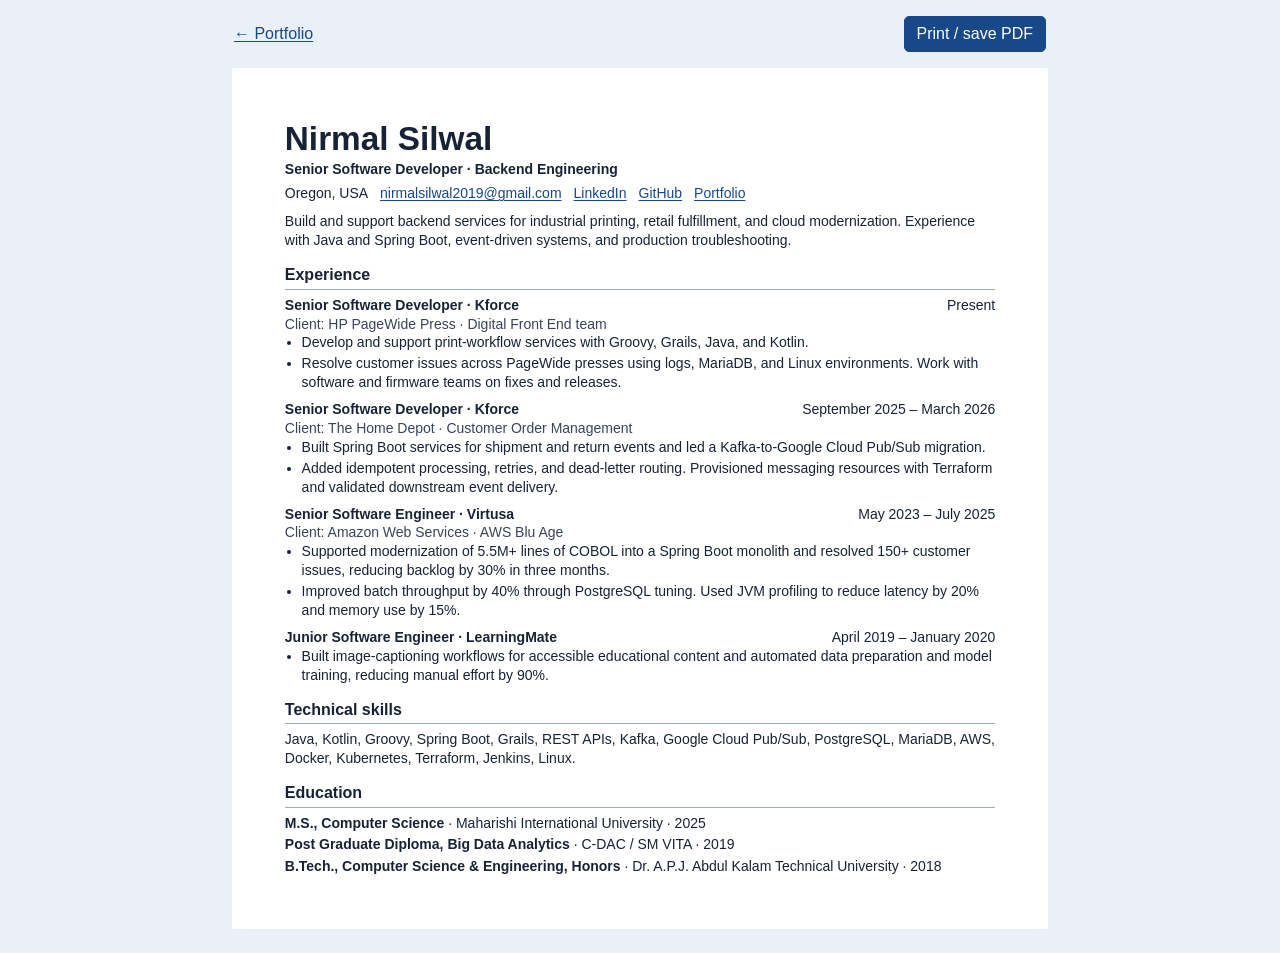
==== resume.html @ df32728f "Showcase engineering decisions, public contributions, and résumé" ====
<!doctype html>
<html lang="en">
<head>
  <meta charset="utf-8">
  <meta name="viewport" content="width=device-width, initial-scale=1">
  <meta name="description" content="Résumé for Nirmal Silwal, Senior Software Developer based in Oregon.">
  <title>Nirmal Silwal | Résumé</title>
  <style>
    :root { color-scheme: light; font-family: Arial, sans-serif; color: #182237; background: #eaf0f7; }
    * { box-sizing: border-box; }
    body { margin: 0; }
    a { color: #174887; text-underline-offset: 2px; overflow-wrap: anywhere; }
    .toolbar, main { width: min(100% - 24px, 8.5in); margin-inline: auto; }
    .toolbar { display: flex; align-items: center; justify-content: space-between; gap: 12px; padding: 16px 2px; }
    .toolbar button { cursor: pointer; border: 1px solid #174887; border-radius: 5px; padding: 8px 12px; background: #174887; color: white; font: inherit; }
    main { margin-bottom: 24px; padding: clamp(16px, 6vw, .55in); background: white; font-size: 10.5pt; line-height: 1.35; }
    h1, h2, h3, p, ul { margin: 0; }
    h1 { font-size: 25pt; line-height: 1.1; }
    .role { margin-top: 3px; font-weight: 700; }
    .contact { display: flex; flex-wrap: wrap; gap: 2px 12px; margin-top: 5px; }
    .summary { margin-top: 9px; }
    h2 { margin: 14px 0 6px; padding-bottom: 3px; border-bottom: 1px solid #9da9bd; font-size: 12pt; }
    article + article { margin-top: 8px; }
    .job-heading { display: flex; flex-wrap: wrap; justify-content: space-between; gap: 1px 10px; }
    h3 { font-size: 10.5pt; }
    .client { color: #39445b; }
    ul { padding-left: 1.2em; }
    li + li { margin-top: 2px; }
    .education + .education { margin-top: 3px; }
    @page { size: Letter; margin: .45in; }
    @media print {
      :root { background: white; color: black; }
      .toolbar { display: none; }
      main { width: 100%; margin: 0; padding: 0; }
      article { break-inside: avoid; }
      a, .client { color: black; }
    }
  </style>
</head>
<body>
  <nav class="toolbar" aria-label="Résumé actions">
    <a href="/#/home">← Portfolio</a>
    <button type="button" id="print-resume">Print / save PDF</button>
  </nav>
  <main>
    <header>
      <h1>Nirmal Silwal</h1>
      <p class="role">Senior Software Developer · Backend Engineering</p>
      <div class="contact">
        <span>Oregon, USA</span>
        <a href="mailto:nirmalsilwal2019@gmail.com">nirmalsilwal2019@gmail.com</a>
        <a href="https://www.linkedin.com/in/nirmal-silwal/">LinkedIn</a>
        <a href="https://github.com/NirmalSilwal">GitHub</a>
        <a href="https://nirmalsilwal.github.io/">Portfolio</a>
      </div>
      <p class="summary">Build and support backend services for industrial printing, retail fulfillment, and cloud modernization. Experience with Java and Spring Boot, event-driven systems, and production troubleshooting.</p>
    </header>
    <section aria-labelledby="work">
      <h2 id="work">Experience</h2>
      <article>
        <div class="job-heading"><h3>Senior Software Developer · Kforce</h3><p>Present</p></div>
        <p class="client">Client: HP PageWide Press · Digital Front End team</p>
        <ul>
          <li>Develop and support print-workflow services with Groovy, Grails, Java, and Kotlin.</li>
          <li>Resolve customer issues across PageWide presses using logs, MariaDB, and Linux environments. Work with software and firmware teams on fixes and releases.</li>
        </ul>
      </article>
      <article>
        <div class="job-heading"><h3>Senior Software Developer · Kforce</h3><p>September 2025 – March 2026</p></div>
        <p class="client">Client: The Home Depot · Customer Order Management</p>
        <ul>
          <li>Built Spring Boot services for shipment and return events and led a Kafka-to-Google Cloud Pub/Sub migration.</li>
          <li>Added idempotent processing, retries, and dead-letter routing. Provisioned messaging resources with Terraform and validated downstream event delivery.</li>
        </ul>
      </article>
      <article>
        <div class="job-heading"><h3>Senior Software Engineer · Virtusa</h3><p>May 2023 – July 2025</p></div>
        <p class="client">Client: Amazon Web Services · AWS Blu Age</p>
        <ul>
          <li>Supported modernization of 5.5M+ lines of COBOL into a Spring Boot monolith and resolved 150+ customer issues, reducing backlog by 30% in three months.</li>
          <li>Improved batch throughput by 40% through PostgreSQL tuning. Used JVM profiling to reduce latency by 20% and memory use by 15%.</li>
        </ul>
      </article>
      <article>
        <div class="job-heading"><h3>Junior Software Engineer · LearningMate</h3><p>April 2019 – January 2020</p></div>
        <ul><li>Built image-captioning workflows for accessible educational content and automated data preparation and model training, reducing manual effort by 90%.</li></ul>
      </article>
    </section>
    <section aria-labelledby="skills">
      <h2 id="skills">Technical skills</h2>
      <p>Java, Kotlin, Groovy, Spring Boot, Grails, REST APIs, Kafka, Google Cloud Pub/Sub, PostgreSQL, MariaDB, AWS, Docker, Kubernetes, Terraform, Jenkins, Linux.</p>
    </section>
    <section aria-labelledby="education">
      <h2 id="education">Education</h2>
      <p class="education"><strong>M.S., Computer Science</strong> · Maharishi International University · 2025</p>
      <p class="education"><strong>Post Graduate Diploma, Big Data Analytics</strong> · C-DAC / SM VITA · 2019</p>
      <p class="education"><strong>B.Tech., Computer Science &amp; Engineering, Honors</strong> · Dr. A.P.J. Abdul Kalam Technical University · 2018</p>
    </section>
  </main>
  <script>document.getElementById("print-resume").addEventListener("click", () => window.print());</script>
</body>
</html>
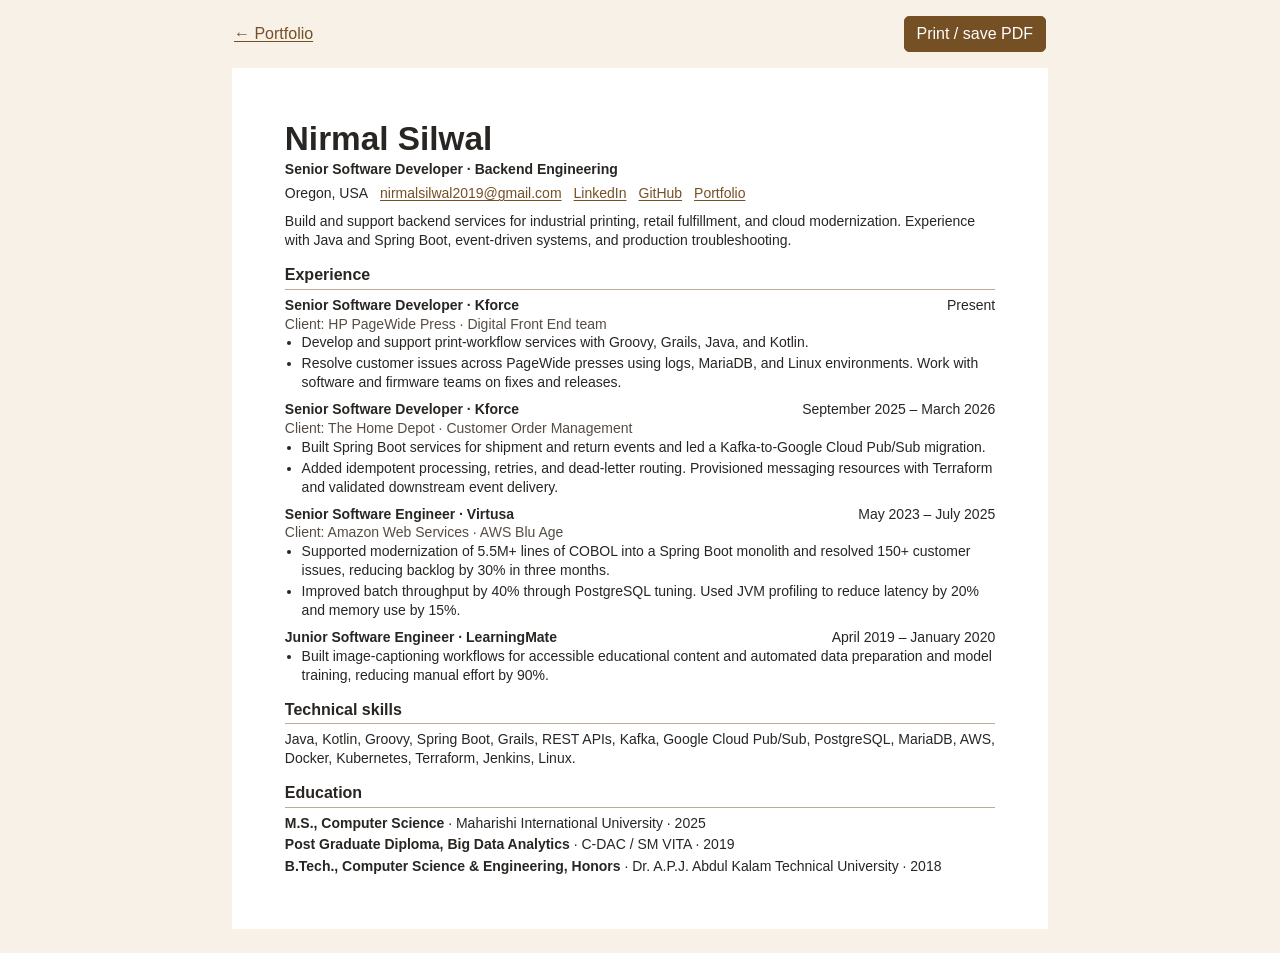
==== commit 3699fcbe: "Give portfolio pages distinct palettes and layouts" ====
--- a/resume.html
+++ b/resume.html
@@ -6,24 +6,24 @@
   <meta name="description" content="Résumé for Nirmal Silwal, Senior Software Developer based in Oregon.">
   <title>Nirmal Silwal | Résumé</title>
   <style>
-    :root { color-scheme: light; font-family: Arial, sans-serif; color: #182237; background: #eaf0f7; }
+    :root { color-scheme: light; font-family: Arial, sans-serif; color: #282522; background: #f7f1e8; }
     * { box-sizing: border-box; }
     body { margin: 0; }
-    a { color: #174887; text-underline-offset: 2px; overflow-wrap: anywhere; }
+    a { color: #755025; text-underline-offset: 2px; overflow-wrap: anywhere; }
     .toolbar, main { width: min(100% - 24px, 8.5in); margin-inline: auto; }
     .toolbar { display: flex; align-items: center; justify-content: space-between; gap: 12px; padding: 16px 2px; }
-    .toolbar button { cursor: pointer; border: 1px solid #174887; border-radius: 5px; padding: 8px 12px; background: #174887; color: white; font: inherit; }
+    .toolbar button { cursor: pointer; border: 1px solid #755025; border-radius: 5px; padding: 8px 12px; background: #755025; color: white; font: inherit; }
     main { margin-bottom: 24px; padding: clamp(16px, 6vw, .55in); background: white; font-size: 10.5pt; line-height: 1.35; }
     h1, h2, h3, p, ul { margin: 0; }
     h1 { font-size: 25pt; line-height: 1.1; }
     .role { margin-top: 3px; font-weight: 700; }
     .contact { display: flex; flex-wrap: wrap; gap: 2px 12px; margin-top: 5px; }
     .summary { margin-top: 9px; }
-    h2 { margin: 14px 0 6px; padding-bottom: 3px; border-bottom: 1px solid #9da9bd; font-size: 12pt; }
+    h2 { margin: 14px 0 6px; padding-bottom: 3px; border-bottom: 1px solid #baab98; font-size: 12pt; }
     article + article { margin-top: 8px; }
     .job-heading { display: flex; flex-wrap: wrap; justify-content: space-between; gap: 1px 10px; }
     h3 { font-size: 10.5pt; }
-    .client { color: #39445b; }
+    .client { color: #554d44; }
     ul { padding-left: 1.2em; }
     li + li { margin-top: 2px; }
     .education + .education { margin-top: 3px; }
@@ -32,6 +32,7 @@
       :root { background: white; color: black; }
       .toolbar { display: none; }
       main { width: 100%; margin: 0; padding: 0; }
+      h2 { border-color: #9a9a9a; }
       article { break-inside: avoid; }
       a, .client { color: black; }
     }
